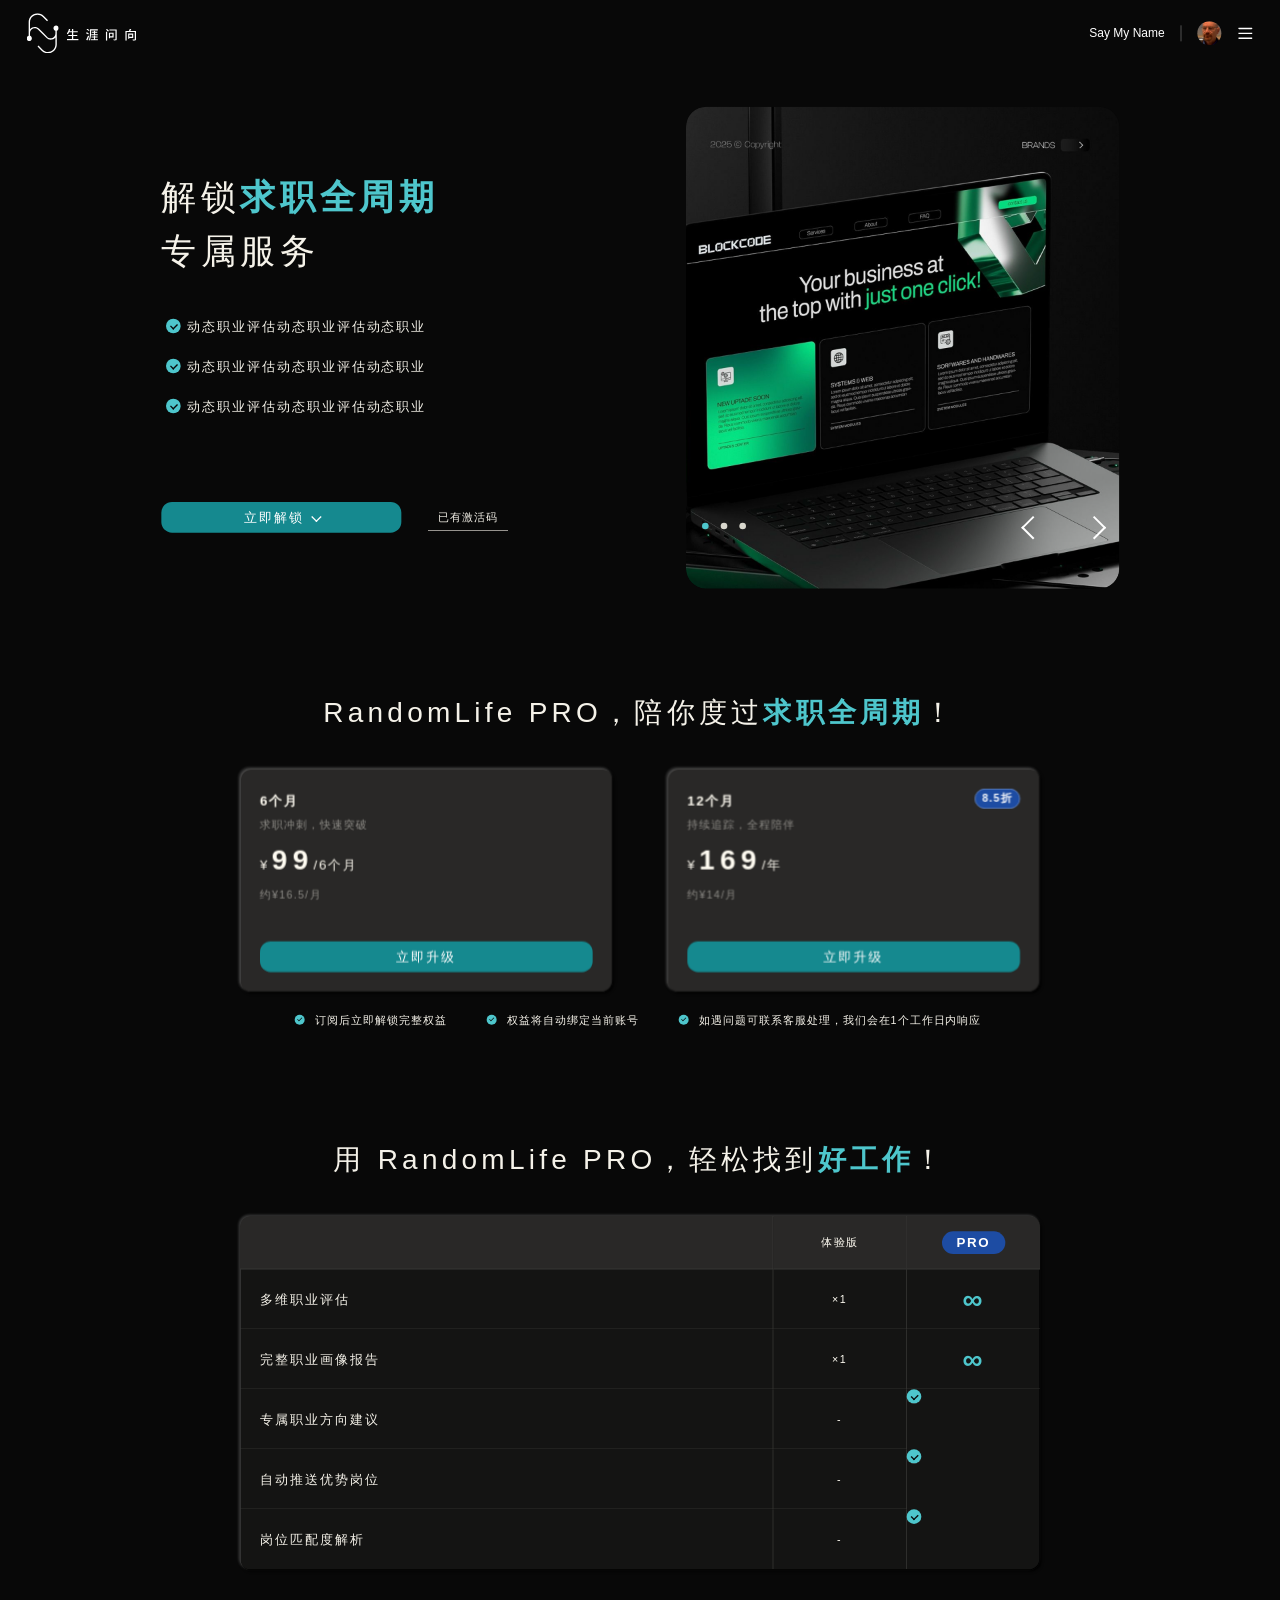
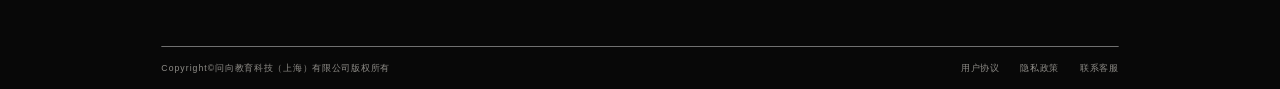
==== index.html @ 94fe5328 "Publish RandomLife PRO page" ====
<!doctype html>
<html lang="zh-CN">
  <head>
    <meta charset="UTF-8" />
    <meta name="viewport" content="width=device-width, initial-scale=1.0" />
    <title>RandomLife PRO</title>
    <link rel="stylesheet" href="./pro.css?v=carousel-2" />
  </head>
  <body>
    <main class="pro-page" id="pro-page" aria-label="RandomLife PRO 推广页">
      <section class="pro-stage" id="pro-stage">
        <header class="topbar">
          <a class="brand" href="#" aria-label="生涯问向首页">
            <img class="brand-mark" src="./img/logo-mark.svg" alt="" />
            <img class="brand-text" src="./img/logo-text.svg" alt="生涯问向" />
          </a>

          <div class="user-area">
            <span class="user-name">Say My Name</span>
            <span class="divider" aria-hidden="true"></span>
            <span class="avatar"><img src="./img/avatar.png" alt="" /></span>
            <button class="menu-button" type="button" aria-label="打开菜单">
              <img src="./img/menu.svg" alt="" />
            </button>
          </div>
        </header>

        <section class="hero">
          <div class="hero-copy">
            <h1 class="fade-rise load-rise" style="--delay: 160ms">解锁<span>求职全周期</span><br />专属服务</h1>
            <ul class="benefits fade-rise load-rise" style="--delay: 260ms">
              <li>动态职业评估动态职业评估动态职业</li>
              <li>动态职业评估动态职业评估动态职业</li>
              <li>动态职业评估动态职业评估动态职业</li>
            </ul>
            <div class="hero-actions fade-rise load-rise" style="--delay: 360ms">
              <button class="primary-btn" type="button">立即解锁</button>
              <button class="link-btn" type="button">已有激活码</button>
            </div>
          </div>

          <div class="hero-visual fade-rise load-rise" style="--delay: 240ms" data-carousel>
            <div class="carousel-viewport">
              <img class="carousel-slide is-active" src="./img/pro-hero.png" alt="" />
              <img class="carousel-slide" src="./img/pro-hero-placeholder-2.png" alt="" />
              <img class="carousel-slide" src="./img/pro-hero-placeholder-3.png" alt="" />
            </div>
            <div class="carousel-dots" aria-label="轮播图分页">
              <button class="is-active" type="button" aria-label="切换到第 1 张"></button>
              <button type="button" aria-label="切换到第 2 张"></button>
              <button type="button" aria-label="切换到第 3 张"></button>
            </div>
            <div class="carousel-arrows">
              <button class="carousel-arrow prev" type="button" aria-label="上一张"></button>
              <button class="carousel-arrow next" type="button" aria-label="下一张"></button>
            </div>
          </div>
        </section>

        <section class="plans">
          <h2 class="section-title fade-rise">RandomLife PRO，陪你度过<span>求职全周期</span>！</h2>
          <div class="plan-grid">
            <article class="plan-card fade-rise" style="--delay: 90ms">
              <h3>6个月</h3>
              <p class="plan-desc">求职冲刺，快速突破</p>
              <p class="price"><small>¥</small>99<span>/6个月</span></p>
              <p class="monthly">约¥16.5/月</p>
              <button class="primary-btn wide" type="button">立即升级</button>
            </article>

            <article class="plan-card fade-rise" style="--delay: 180ms">
              <span class="discount">8.5折</span>
              <h3>12个月</h3>
              <p class="plan-desc">持续追踪，全程陪伴</p>
              <p class="price"><small>¥</small>169<span>/年</span></p>
              <p class="monthly">约¥14/月</p>
              <button class="primary-btn wide" type="button">立即升级</button>
            </article>
          </div>

          <ul class="plan-notes fade-rise" style="--delay: 260ms">
            <li>订阅后立即解锁完整权益</li>
            <li>权益将自动绑定当前账号</li>
            <li>如遇问题可联系客服处理，我们会在1个工作日内响应</li>
          </ul>
        </section>

        <section class="compare">
          <h2 class="section-title fade-rise">用 RandomLife PRO，轻松找到<span>好工作</span>！</h2>
          <div class="compare-table fade-rise" style="--delay: 120ms">
            <div class="table-row table-head">
              <span></span>
              <span>体验版</span>
              <span><b>PRO</b></span>
            </div>
            <div class="table-row">
              <span>多维职业评估</span>
              <span>×1</span>
              <span class="infinity">∞</span>
            </div>
            <div class="table-row">
              <span>完整职业画像报告</span>
              <span>×1</span>
              <span class="infinity">∞</span>
            </div>
            <div class="table-row">
              <span>专属职业方向建议</span>
              <span>-</span>
              <span class="check"></span>
            </div>
            <div class="table-row">
              <span>自动推送优势岗位</span>
              <span>-</span>
              <span class="check"></span>
            </div>
            <div class="table-row">
              <span>岗位匹配度解析</span>
              <span>-</span>
              <span class="check"></span>
            </div>
          </div>
        </section>

        <footer class="footer fade-rise">
          <p>Copyright©问向教育科技（上海）有限公司版权所有</p>
          <nav aria-label="页脚链接">
            <a href="#">用户协议</a>
            <a href="#">隐私政策</a>
            <a href="#">联系客服</a>
          </nav>
        </footer>
      </section>
    </main>

    <script src="./pro.js?v=carousel-2"></script>
  </body>
</html>
---- pro.css ----
:root {
  --design-width: 1920;
  --design-height: 2533;
  --scale: 1;
  --bg: #080808;
  --panel: #292827;
  --table: #141413;
  --line: #3d3c3a;
  --text: #f5f2e9;
  --bright: #fffcf2;
  --muted: #8f8d88;
  --cyan: #4ec6cc;
  --button: #15898f;
  --blue: #1d4ca3;
}

* {
  box-sizing: border-box;
}

html,
body {
  width: 100%;
  min-height: 100%;
  margin: 0;
  background: var(--bg);
  color: var(--text);
  font-family: "Noto Sans SC", "PingFang SC", "Microsoft YaHei", Arial, sans-serif;
}

button,
a {
  font: inherit;
}

button {
  cursor: pointer;
}

.pro-page {
  position: relative;
  width: 100%;
  min-width: 1280px;
  min-height: calc(2533px * var(--scale));
  overflow: hidden;
  background: var(--bg);
}

.pro-stage {
  position: absolute;
  top: 0;
  left: 50%;
  width: 1920px;
  height: 2533px;
  overflow: hidden;
  background: var(--bg);
  transform: translateX(-50%) scale(var(--scale));
  transform-origin: top center;
}

.topbar {
  position: absolute;
  left: 40px;
  top: 20px;
  z-index: 5;
  width: 1840px;
  height: 60px;
  display: flex;
  align-items: center;
  justify-content: space-between;
}

.brand {
  position: relative;
  display: block;
  width: 163.5px;
  height: 60px;
}

.brand-mark {
  position: absolute;
  left: 0;
  top: 0;
  width: 48px;
  height: 60px;
}

.brand-text {
  position: absolute;
  right: 0;
  top: 22.5px;
  width: 103.5px;
  height: 18px;
}

.user-area {
  display: flex;
  align-items: center;
  gap: 24px;
  height: 40.5px;
  color: #fff;
  font-family: "Kumbh Sans", Arial, sans-serif;
  font-size: 18px;
  line-height: 36px;
}

.divider {
  width: 1px;
  height: 24px;
  background: rgba(255, 255, 255, 0.45);
}

.avatar {
  width: 36px;
  height: 36px;
  overflow: hidden;
  border-radius: 50%;
}

.avatar img {
  display: block;
  width: 67.5px;
  height: 36px;
  object-fit: cover;
  transform: translateX(-25px);
}

.menu-button {
  width: 24px;
  height: 24px;
  padding: 0;
  border: 0;
  background: transparent;
}

.menu-button img {
  display: block;
  width: 24px;
  height: 24px;
}

.hero {
  position: absolute;
  left: 242px;
  top: 151px;
  width: 1437px;
  height: 833px;
}

.hero-copy {
  position: absolute;
  left: 0;
  top: 103.5px;
  width: 536px;
  height: 534px;
}

h1,
.section-title {
  margin: 0;
  color: var(--text);
  font-weight: 400;
  letter-spacing: 6.36px;
}

h1 {
  width: 536px;
  font-size: 53px;
  line-height: 81px;
}

h1 span,
.section-title span {
  color: var(--cyan);
  font-weight: 700;
}

.benefits {
  display: grid;
  gap: 24px;
  margin: 54px 0 0;
  padding: 0;
  list-style: none;
}

.benefits li,
.plan-notes li {
  position: relative;
  padding-left: 39px;
  color: var(--text);
  font-size: 20px;
  font-weight: 500;
  line-height: 36px;
  letter-spacing: 2.4px;
}

.benefits li::before,
.plan-notes li::before,
.check {
  content: "";
  position: absolute;
  display: block;
  width: 22px;
  height: 22px;
  border-radius: 50%;
  background: var(--cyan);
}

.benefits li::before,
.plan-notes li::before {
  left: 7px;
  top: 7px;
}

.benefits li::after,
.plan-notes li::after,
.check::after {
  content: "";
  position: absolute;
  width: 8px;
  height: 5px;
  border-left: 2px solid #080808;
  border-bottom: 2px solid #080808;
  transform: rotate(-45deg);
}

.benefits li::after,
.plan-notes li::after {
  left: 14px;
  top: 14px;
}

.hero-actions {
  display: flex;
  align-items: center;
  gap: 40px;
  margin-top: 126px;
}

.primary-btn,
.link-btn {
  border: 0;
  color: #fff;
}

.primary-btn {
  width: 360px;
  height: 46px;
  border-radius: 16px;
  background: var(--button);
  font-size: 20px;
  line-height: 40px;
  letter-spacing: 2.4px;
  transition: transform 180ms ease, background-color 180ms ease;
}

.primary-btn::after {
  content: "";
  display: inline-block;
  width: 9px;
  height: 9px;
  margin-left: 12px;
  border-right: 2px solid currentColor;
  border-bottom: 2px solid currentColor;
  transform: rotate(45deg) translateY(-3px);
}

.primary-btn:hover {
  background: #1a9ba2;
  transform: translateY(-2px);
}

.link-btn {
  width: 120px;
  height: 40px;
  padding: 0;
  border-bottom: 1px solid rgba(245, 242, 233, 0.8);
  background: transparent;
  color: var(--text);
  font-size: 16px;
  line-height: 40px;
  letter-spacing: 1.92px;
}

.hero-visual {
  position: absolute;
  left: 775px;
  top: 0;
  width: 666px;
  height: 833px;
}

.carousel-viewport {
  position: relative;
  width: 650px;
  height: 723px;
  margin: 9px 0 0 12px;
  overflow: hidden;
  border-radius: 30px;
}

.carousel-slide {
  position: absolute;
  inset: 0;
  display: block;
  width: 100%;
  height: 100%;
  opacity: 0;
  object-fit: cover;
  transform: scale(1.05);
  transform-origin: center center;
}

.carousel-slide.is-active {
  z-index: 1;
  opacity: 1;
  transform: scale(1);
}

.carousel-slide.is-entering {
  z-index: 2;
  animation: carouselImageIn 820ms ease-in-out forwards;
}

.carousel-dots {
  position: absolute;
  left: 36px;
  bottom: 190px;
  display: flex;
  gap: 18px;
  z-index: 3;
}

.carousel-dots button {
  width: 10px;
  height: 10px;
  padding: 0;
  border: 0;
  border-radius: 50%;
  background: #d8d7cd;
  transition: background-color 180ms ease;
}

.carousel-dots button.is-active {
  background: var(--cyan);
}

.carousel-arrows {
  position: absolute;
  right: 23px;
  bottom: 174px;
  display: flex;
  gap: 52px;
  z-index: 3;
}

.carousel-arrow {
  width: 40px;
  height: 40px;
  padding: 0;
  border: 0;
  background: transparent;
}

.carousel-arrow::before {
  content: "";
  display: block;
  width: 22px;
  height: 22px;
  margin: 9px;
  border-left: 3px solid #fff;
  border-bottom: 3px solid #fff;
  transition: border-color 180ms ease, transform 180ms ease;
}

.carousel-arrow.prev::before {
  transform: rotate(45deg);
}

.carousel-arrow.next::before {
  transform: rotate(-135deg);
}

.carousel-arrow:hover::before,
.carousel-arrow:focus-visible::before {
  border-color: var(--cyan);
}

.carousel-arrow.prev:hover::before,
.carousel-arrow.prev:focus-visible::before {
  transform: rotate(45deg) translate(-2px, 2px);
}

.carousel-arrow.next:hover::before,
.carousel-arrow.next:focus-visible::before {
  transform: rotate(-135deg) translate(-2px, 2px);
}

.plans {
  position: absolute;
  left: 360px;
  top: 1028px;
  width: 1200px;
}

.section-title {
  width: 1200px;
  text-align: center;
  font-size: 42px;
  line-height: 81px;
}

.plan-grid {
  display: grid;
  grid-template-columns: 559px 559px;
  gap: 82px;
  margin-top: 44px;
}

.plan-card {
  position: relative;
  width: 559px;
  height: 335px;
  padding: 30px;
  border-radius: 16px;
  background: var(--panel);
  box-shadow: -2px -2px 4px rgba(255, 255, 255, 0.2), 2px 2px 4px #000, inset 1px 1px 0.5px rgba(255, 255, 255, 0.2), inset -1px -1px 0.5px #000;
}

.plan-card h3 {
  margin: 0;
  color: var(--bright);
  font-size: 20px;
  line-height: 36px;
  letter-spacing: 2.4px;
}

.plan-desc,
.monthly {
  margin: 6px 0 0;
  color: var(--muted);
  font-size: 16px;
  line-height: 26px;
  letter-spacing: 1.92px;
}

.price {
  margin: 15px 0 0;
  color: var(--bright);
  font-size: 42px;
  font-weight: 700;
  line-height: 48px;
  letter-spacing: 8px;
}

.price small,
.price span {
  font-size: 20px;
  font-weight: 500;
  letter-spacing: 2.4px;
}

.price small {
  margin-right: 4px;
}

.monthly {
  line-height: 32px;
}

.wide {
  position: absolute;
  left: 30px;
  bottom: 30px;
  width: 499px;
}

.wide::after {
  display: none;
}

.discount {
  position: absolute;
  right: 30px;
  top: 30px;
  min-width: 66px;
  height: 30px;
  padding: 1px 10px 0;
  border: 1px solid #7b9fe0;
  border-radius: 16px;
  background: var(--blue);
  color: #fff;
  font-size: 16px;
  font-weight: 700;
  line-height: 26px;
  letter-spacing: 1.92px;
}

.plan-notes {
  display: grid;
  grid-template-columns: 280px 280px 1fr;
  gap: 8px;
  margin: 25px 0 0 82px;
  padding: 0;
  list-style: none;
}

.plan-notes li {
  padding-left: 31px;
  font-size: 16px;
  font-weight: 400;
  line-height: 36px;
  letter-spacing: 1.92px;
}

.plan-notes li::before {
  left: 0;
  top: 9px;
  width: 15px;
  height: 15px;
}

.plan-notes li::after {
  left: 4px;
  top: 13px;
  width: 6px;
  height: 3px;
  border-width: 1.5px;
}

.compare {
  position: absolute;
  left: 360px;
  top: 1699px;
  width: 1200px;
}

.compare-table {
  width: 1200px;
  height: 531px;
  margin-top: 44px;
  overflow: hidden;
  border-radius: 16px;
  background: var(--table);
  box-shadow: -2px -2px 4px rgba(255, 255, 255, 0.2), 2px 2px 4px #000, inset 1px 1px 0.5px rgba(255, 255, 255, 0.2), inset -1px -1px 0.5px #000;
}

.table-row {
  display: grid;
  grid-template-columns: 800px 200px 200px;
  min-height: 90px;
}

.table-row > span {
  position: relative;
  display: flex;
  align-items: center;
  min-width: 0;
  border-right: 1px solid var(--line);
  border-bottom: 1px solid var(--line);
  color: var(--text);
  font-size: 20px;
  line-height: 36px;
  letter-spacing: 2.4px;
}

.table-row > span:first-child {
  padding-left: 30px;
}

.table-row > span:nth-child(n + 2) {
  justify-content: center;
  padding: 0;
  color: var(--bright);
  font-size: 16px;
}

.table-row > span:last-child {
  border-right: 0;
}

.table-row:last-child > span {
  border-bottom: 0;
}

.table-head {
  min-height: 80px;
}

.table-head > span {
  background: var(--panel);
  font-size: 20px;
  font-weight: 500;
}

.table-head b {
  display: inline-flex;
  align-items: center;
  justify-content: center;
  width: 95px;
  height: 34px;
  border-radius: 17px;
  background: var(--blue);
  color: #fff;
  font-size: 20px;
  letter-spacing: 2.4px;
}

.infinity {
  color: var(--cyan) !important;
  font-family: Arial, sans-serif;
  font-size: 42px !important;
  font-weight: 700;
}

.check {
  position: relative;
  width: 22px;
  height: 22px;
}

.check::after {
  left: 7px;
  top: 7px;
}

.footer {
  position: absolute;
  left: 242px;
  top: 2469px;
  width: 1436px;
  height: 64px;
  display: flex;
  align-items: center;
  justify-content: space-between;
  border-top: 1px solid rgba(163, 163, 163, 0.9);
  color: var(--muted);
  font-size: 13px;
  line-height: 26px;
  letter-spacing: 1.56px;
}

.footer p {
  margin: 0;
}

.footer nav {
  display: flex;
  gap: 31px;
}

.footer a {
  color: var(--muted);
  text-decoration: none;
}

.fade-rise {
  opacity: 0;
  transform: translateY(28px);
  filter: blur(4px);
}

.load-rise {
  animation: fadeRise 820ms cubic-bezier(0.16, 1, 0.3, 1) calc(var(--delay, 0ms) + 520ms) forwards;
}

.fade-rise.is-visible {
  animation: fadeRise 820ms cubic-bezier(0.16, 1, 0.3, 1) var(--delay, 0ms) forwards;
}

@keyframes fadeRise {
  from {
    opacity: 0;
    transform: translateY(28px);
    filter: blur(4px);
  }

  to {
    opacity: 1;
    transform: translateY(0);
    filter: blur(0);
  }
}

@keyframes carouselImageIn {
  from {
    opacity: 0;
    transform: scale(1.05);
  }

  to {
    opacity: 1;
    transform: scale(1);
  }
}

@media (prefers-reduced-motion: reduce) {
  .fade-rise,
  .primary-btn,
  .carousel-slide.is-entering {
    animation: none;
    opacity: 1;
    transform: none;
    transition: none;
    filter: none;
  }
}
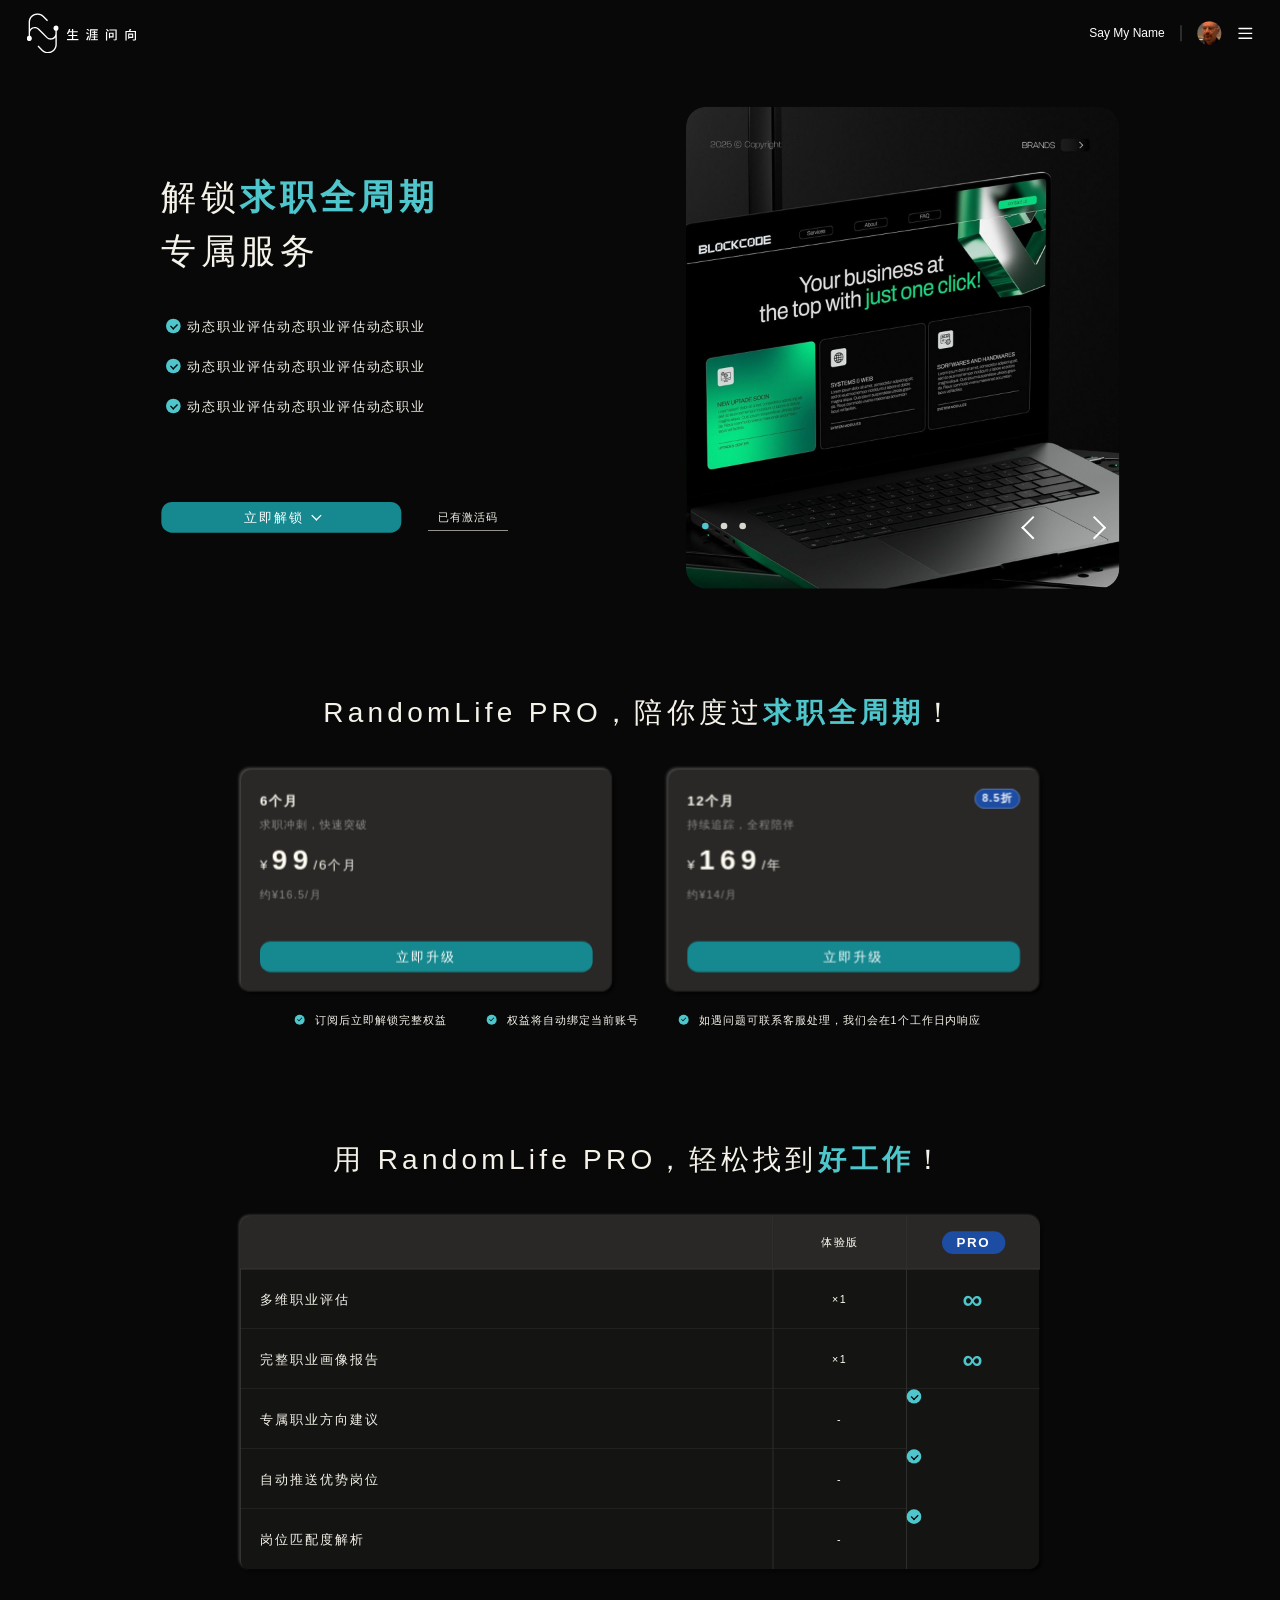
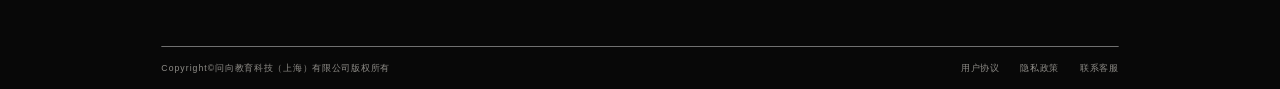
==== commit 9594e1b2: "Add unlock button scroll" ====
--- a/index.html
+++ b/index.html
@@ -4,7 +4,7 @@
     <meta charset="UTF-8" />
     <meta name="viewport" content="width=device-width, initial-scale=1.0" />
     <title>RandomLife PRO</title>
-    <link rel="stylesheet" href="./pro.css?v=carousel-2" />
+    <link rel="stylesheet" href="./pro.css?v=unlock-scroll-2" />
   </head>
   <body>
     <main class="pro-page" id="pro-page" aria-label="RandomLife PRO 推广页">
@@ -34,7 +34,7 @@
               <li>动态职业评估动态职业评估动态职业</li>
             </ul>
             <div class="hero-actions fade-rise load-rise" style="--delay: 360ms">
-              <button class="primary-btn" type="button">立即解锁</button>
+              <a class="primary-btn" id="unlock-plans-button" href="#plans-scroll-target" onclick="window.scrollToPlans && (event.preventDefault(), window.scrollToPlans())">立即解锁</a>
               <button class="link-btn" type="button">已有激活码</button>
             </div>
           </div>
@@ -57,6 +57,7 @@
           </div>
         </section>
 
+        <span class="plans-scroll-target" id="plans-scroll-target" aria-hidden="true"></span>
         <section class="plans">
           <h2 class="section-title fade-rise">RandomLife PRO，陪你度过<span>求职全周期</span>！</h2>
           <div class="plan-grid">
@@ -132,6 +133,24 @@
       </section>
     </main>
 
-    <script src="./pro.js?v=carousel-2"></script>
+    <script src="./pro.js?v=unlock-scroll-2"></script>
+    <script>
+      window.scrollToPlans = function () {
+        var plansSection = document.querySelector(".plans");
+
+        if (!plansSection) {
+          return;
+        }
+
+        var sectionTop = plansSection.getBoundingClientRect().top + window.scrollY;
+        var targetTop = Math.max(0, sectionTop - window.innerHeight * 0.28);
+        var reducedMotion = window.matchMedia("(prefers-reduced-motion: reduce)").matches;
+
+        window.scrollTo({
+          top: targetTop,
+          behavior: reducedMotion ? "auto" : "smooth",
+        });
+      };
+    </script>
   </body>
 </html>
--- a/pro.css
+++ b/pro.css
@@ -244,6 +244,9 @@
 }
 
 .primary-btn {
+  display: inline-flex;
+  align-items: center;
+  justify-content: center;
   width: 360px;
   height: 46px;
   border-radius: 16px;
@@ -251,6 +254,7 @@
   font-size: 20px;
   line-height: 40px;
   letter-spacing: 2.4px;
+  text-decoration: none;
   transition: transform 180ms ease, background-color 180ms ease;
 }
 
@@ -401,6 +405,15 @@
   left: 360px;
   top: 1028px;
   width: 1200px;
+}
+
+.plans-scroll-target {
+  position: absolute;
+  left: 0;
+  top: 611px;
+  width: 1px;
+  height: 1px;
+  pointer-events: none;
 }
 
 .section-title {
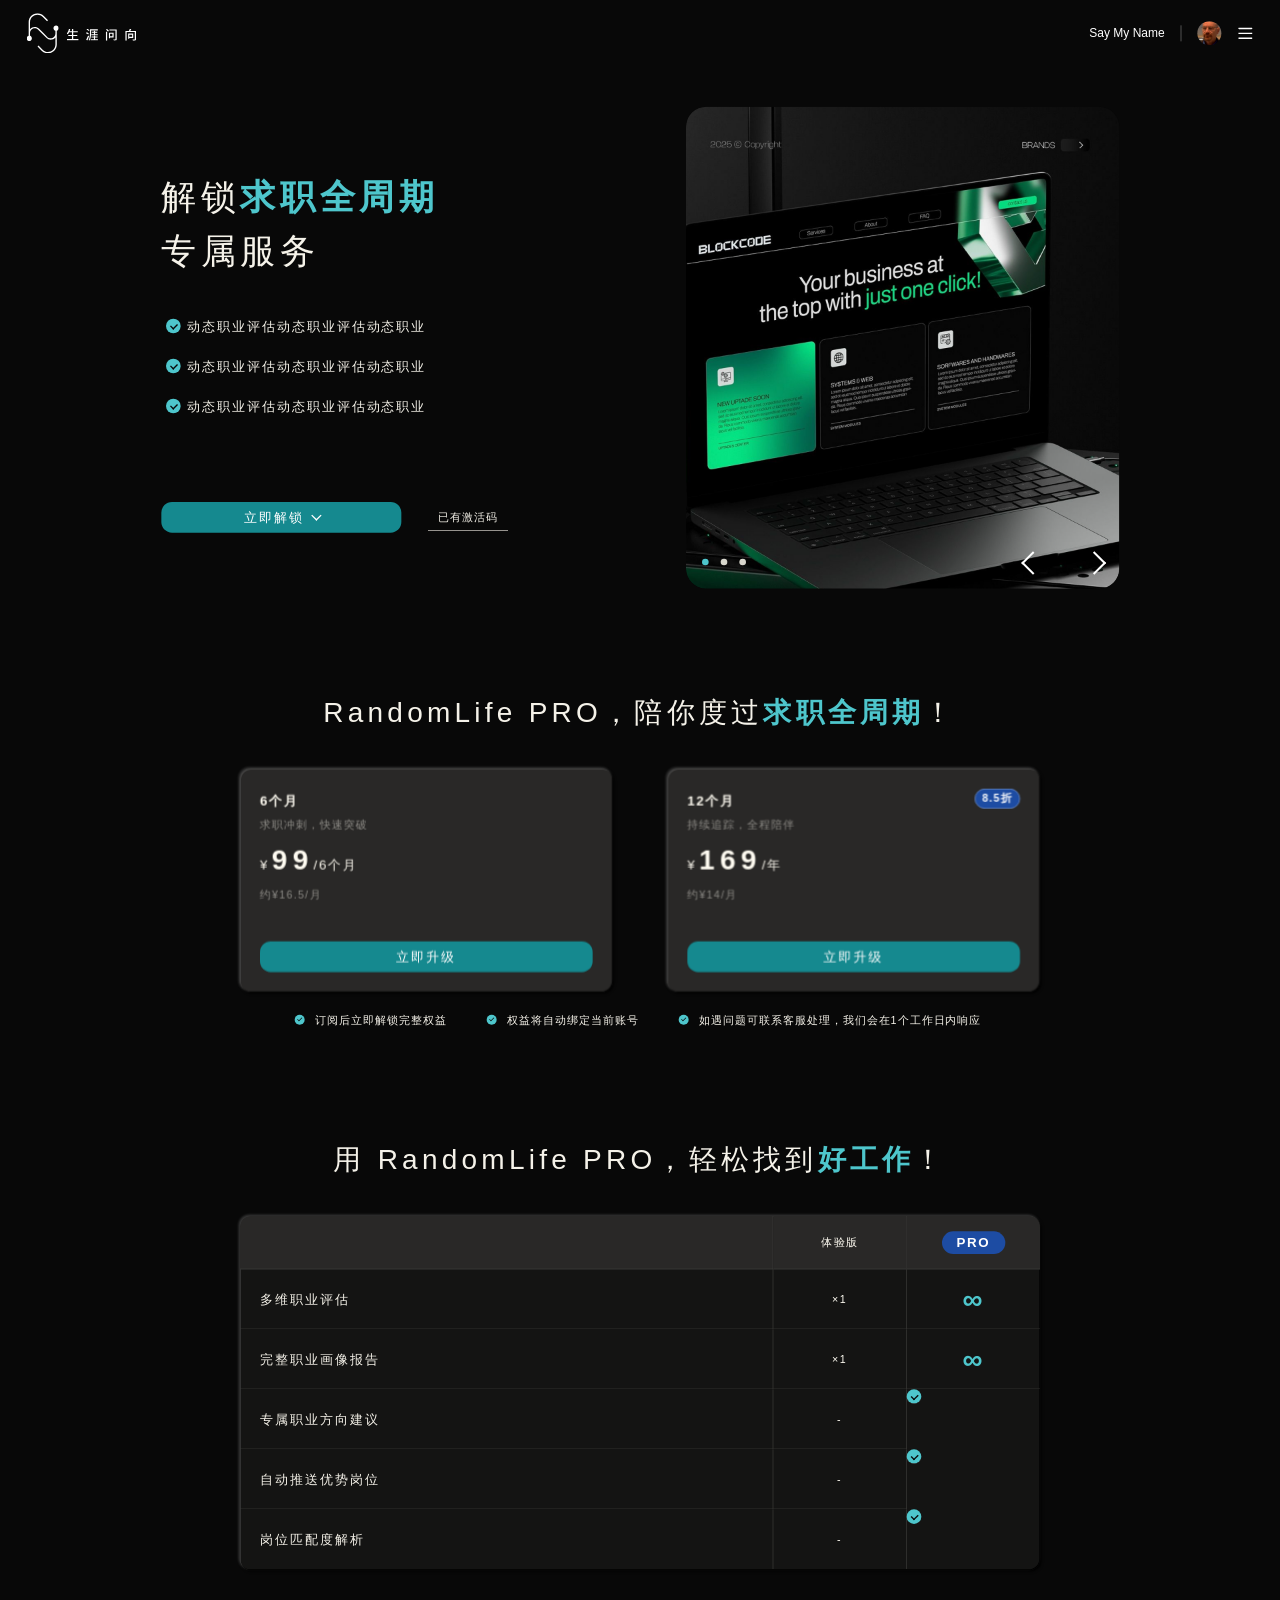
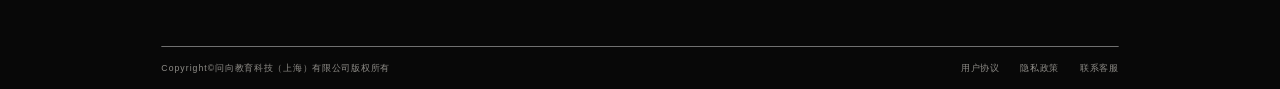
==== commit 0556ba48: "Update carousel timing" ====
--- a/index.html
+++ b/index.html
@@ -4,7 +4,7 @@
     <meta charset="UTF-8" />
     <meta name="viewport" content="width=device-width, initial-scale=1.0" />
     <title>RandomLife PRO</title>
-    <link rel="stylesheet" href="./pro.css?v=unlock-scroll-2" />
+    <link rel="stylesheet" href="./pro.css?v=carousel-timing-1" />
   </head>
   <body>
     <main class="pro-page" id="pro-page" aria-label="RandomLife PRO 推广页">
@@ -45,10 +45,10 @@
               <img class="carousel-slide" src="./img/pro-hero-placeholder-2.png" alt="" />
               <img class="carousel-slide" src="./img/pro-hero-placeholder-3.png" alt="" />
             </div>
-            <div class="carousel-dots" aria-label="轮播图分页">
-              <button class="is-active" type="button" aria-label="切换到第 1 张"></button>
-              <button type="button" aria-label="切换到第 2 张"></button>
-              <button type="button" aria-label="切换到第 3 张"></button>
+            <div class="carousel-dots" aria-hidden="true">
+              <button class="is-active" type="button" tabindex="-1"></button>
+              <button type="button" tabindex="-1"></button>
+              <button type="button" tabindex="-1"></button>
             </div>
             <div class="carousel-arrows">
               <button class="carousel-arrow prev" type="button" aria-label="上一张"></button>
@@ -133,7 +133,7 @@
       </section>
     </main>
 
-    <script src="./pro.js?v=unlock-scroll-2"></script>
+    <script src="./pro.js?v=carousel-timing-1"></script>
     <script>
       window.scrollToPlans = function () {
         var plansSection = document.querySelector(".plans");
@@ -143,7 +143,7 @@
         }
 
         var sectionTop = plansSection.getBoundingClientRect().top + window.scrollY;
-        var targetTop = Math.max(0, sectionTop - window.innerHeight * 0.28);
+        var targetTop = Math.max(0, sectionTop - window.innerHeight * 0.2);
         var reducedMotion = window.matchMedia("(prefers-reduced-motion: reduce)").matches;
 
         window.scrollTo({
--- a/pro.css
+++ b/pro.css
@@ -326,13 +326,19 @@
   animation: carouselImageIn 820ms ease-in-out forwards;
 }
 
+.carousel-slide.is-leaving {
+  z-index: 1;
+  animation: carouselImageOut 300ms ease-in forwards 140ms;
+}
+
 .carousel-dots {
   position: absolute;
   left: 36px;
-  bottom: 190px;
+  bottom: 136px;
   display: flex;
   gap: 18px;
   z-index: 3;
+  pointer-events: none;
 }
 
 .carousel-dots button {
@@ -352,7 +358,7 @@
 .carousel-arrows {
   position: absolute;
   right: 23px;
-  bottom: 174px;
+  bottom: 121px;
   display: flex;
   gap: 52px;
   z-index: 3;
@@ -707,6 +713,16 @@
   }
 }
 
+@keyframes carouselImageOut {
+  from {
+    opacity: 1;
+  }
+
+  to {
+    opacity: 0;
+  }
+}
+
 @media (prefers-reduced-motion: reduce) {
   .fade-rise,
   .primary-btn,
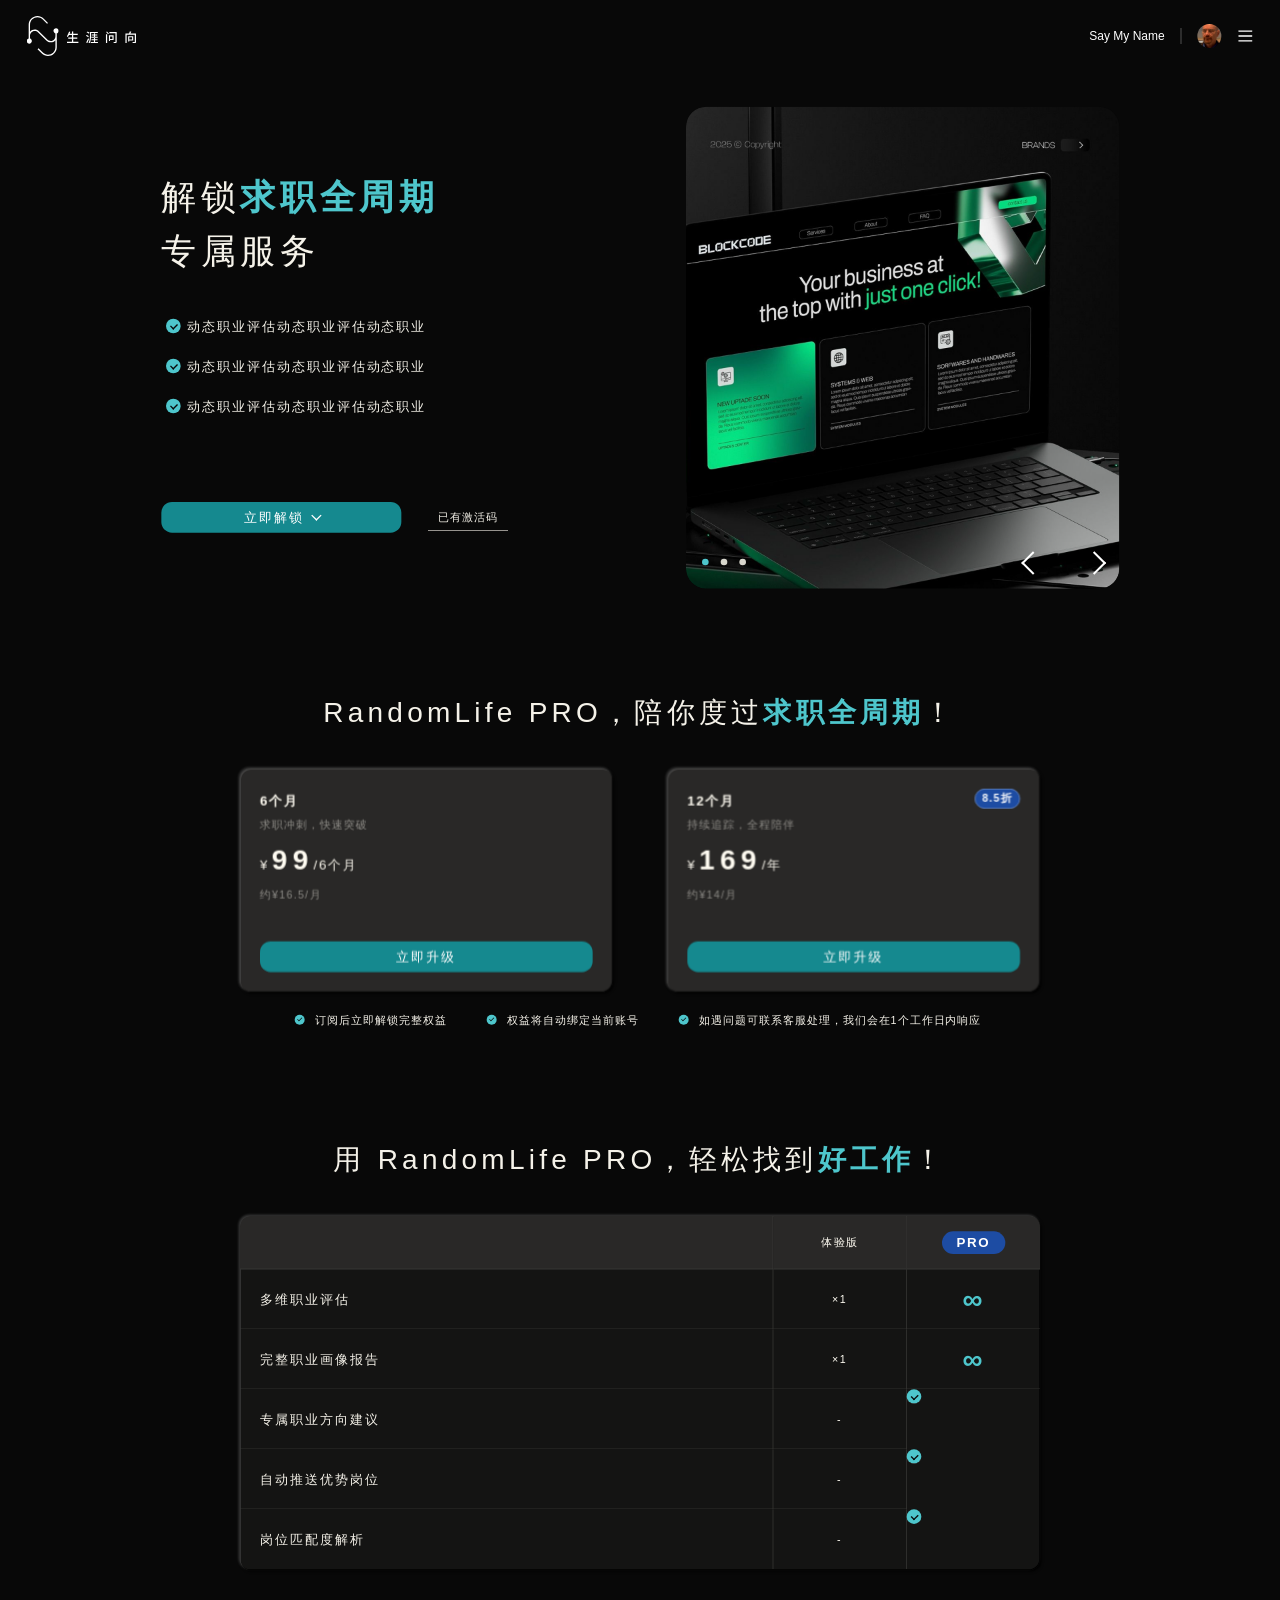
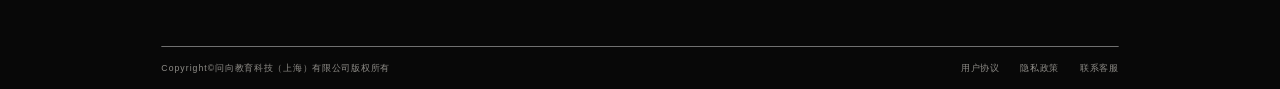
==== commit 0771208f: "Keep pro nav sticky" ====
--- a/index.html
+++ b/index.html
@@ -4,26 +4,27 @@
     <meta charset="UTF-8" />
     <meta name="viewport" content="width=device-width, initial-scale=1.0" />
     <title>RandomLife PRO</title>
-    <link rel="stylesheet" href="./pro.css?v=carousel-timing-1" />
+    <link rel="stylesheet" href="./pro.css?v=sticky-nav-2" />
   </head>
   <body>
     <main class="pro-page" id="pro-page" aria-label="RandomLife PRO 推广页">
+      <header class="topbar">
+        <a class="brand" href="#" aria-label="生涯问向首页">
+          <img class="brand-mark" src="./img/logo-mark.svg" alt="" />
+          <img class="brand-text" src="./img/logo-text.svg" alt="生涯问向" />
+        </a>
+
+        <div class="user-area">
+          <span class="user-name">Say My Name</span>
+          <span class="divider" aria-hidden="true"></span>
+          <span class="avatar"><img src="./img/avatar.png" alt="" /></span>
+          <button class="menu-button" type="button" aria-label="打开菜单">
+            <img src="./img/menu.svg" alt="" />
+          </button>
+        </div>
+      </header>
+
       <section class="pro-stage" id="pro-stage">
-        <header class="topbar">
-          <a class="brand" href="#" aria-label="生涯问向首页">
-            <img class="brand-mark" src="./img/logo-mark.svg" alt="" />
-            <img class="brand-text" src="./img/logo-text.svg" alt="生涯问向" />
-          </a>
-
-          <div class="user-area">
-            <span class="user-name">Say My Name</span>
-            <span class="divider" aria-hidden="true"></span>
-            <span class="avatar"><img src="./img/avatar.png" alt="" /></span>
-            <button class="menu-button" type="button" aria-label="打开菜单">
-              <img src="./img/menu.svg" alt="" />
-            </button>
-          </div>
-        </header>
 
         <section class="hero">
           <div class="hero-copy">
@@ -133,7 +134,7 @@
       </section>
     </main>
 
-    <script src="./pro.js?v=carousel-timing-1"></script>
+    <script src="./pro.js?v=sticky-nav-2"></script>
     <script>
       window.scrollToPlans = function () {
         var plansSection = document.querySelector(".plans");
@@ -143,7 +144,7 @@
         }
 
         var sectionTop = plansSection.getBoundingClientRect().top + window.scrollY;
-        var targetTop = Math.max(0, sectionTop - window.innerHeight * 0.2);
+        var targetTop = Math.max(0, sectionTop - window.innerHeight * 0.27);
         var reducedMotion = window.matchMedia("(prefers-reduced-motion: reduce)").matches;
 
         window.scrollTo({
--- a/pro.css
+++ b/pro.css
@@ -23,7 +23,7 @@
   width: 100%;
   min-height: 100%;
   margin: 0;
-  background: var(--bg);
+  background: #080808;
   color: var(--text);
   font-family: "Noto Sans SC", "PingFang SC", "Microsoft YaHei", Arial, sans-serif;
 }
@@ -43,7 +43,7 @@
   min-width: 1280px;
   min-height: calc(2533px * var(--scale));
   overflow: hidden;
-  background: var(--bg);
+  background: #080808;
 }
 
 .pro-stage {
@@ -59,15 +59,19 @@
 }
 
 .topbar {
-  position: absolute;
-  left: 40px;
-  top: 20px;
-  z-index: 5;
-  width: 1840px;
-  height: 60px;
+  position: fixed;
+  left: 50%;
+  top: 0;
+  z-index: 30;
+  width: 1920px;
+  height: 108px;
+  padding: 0 40px;
   display: flex;
   align-items: center;
   justify-content: space-between;
+  background: #080808;
+  transform: translateX(-50%) scale(var(--scale));
+  transform-origin: top center;
 }
 
 .brand {
